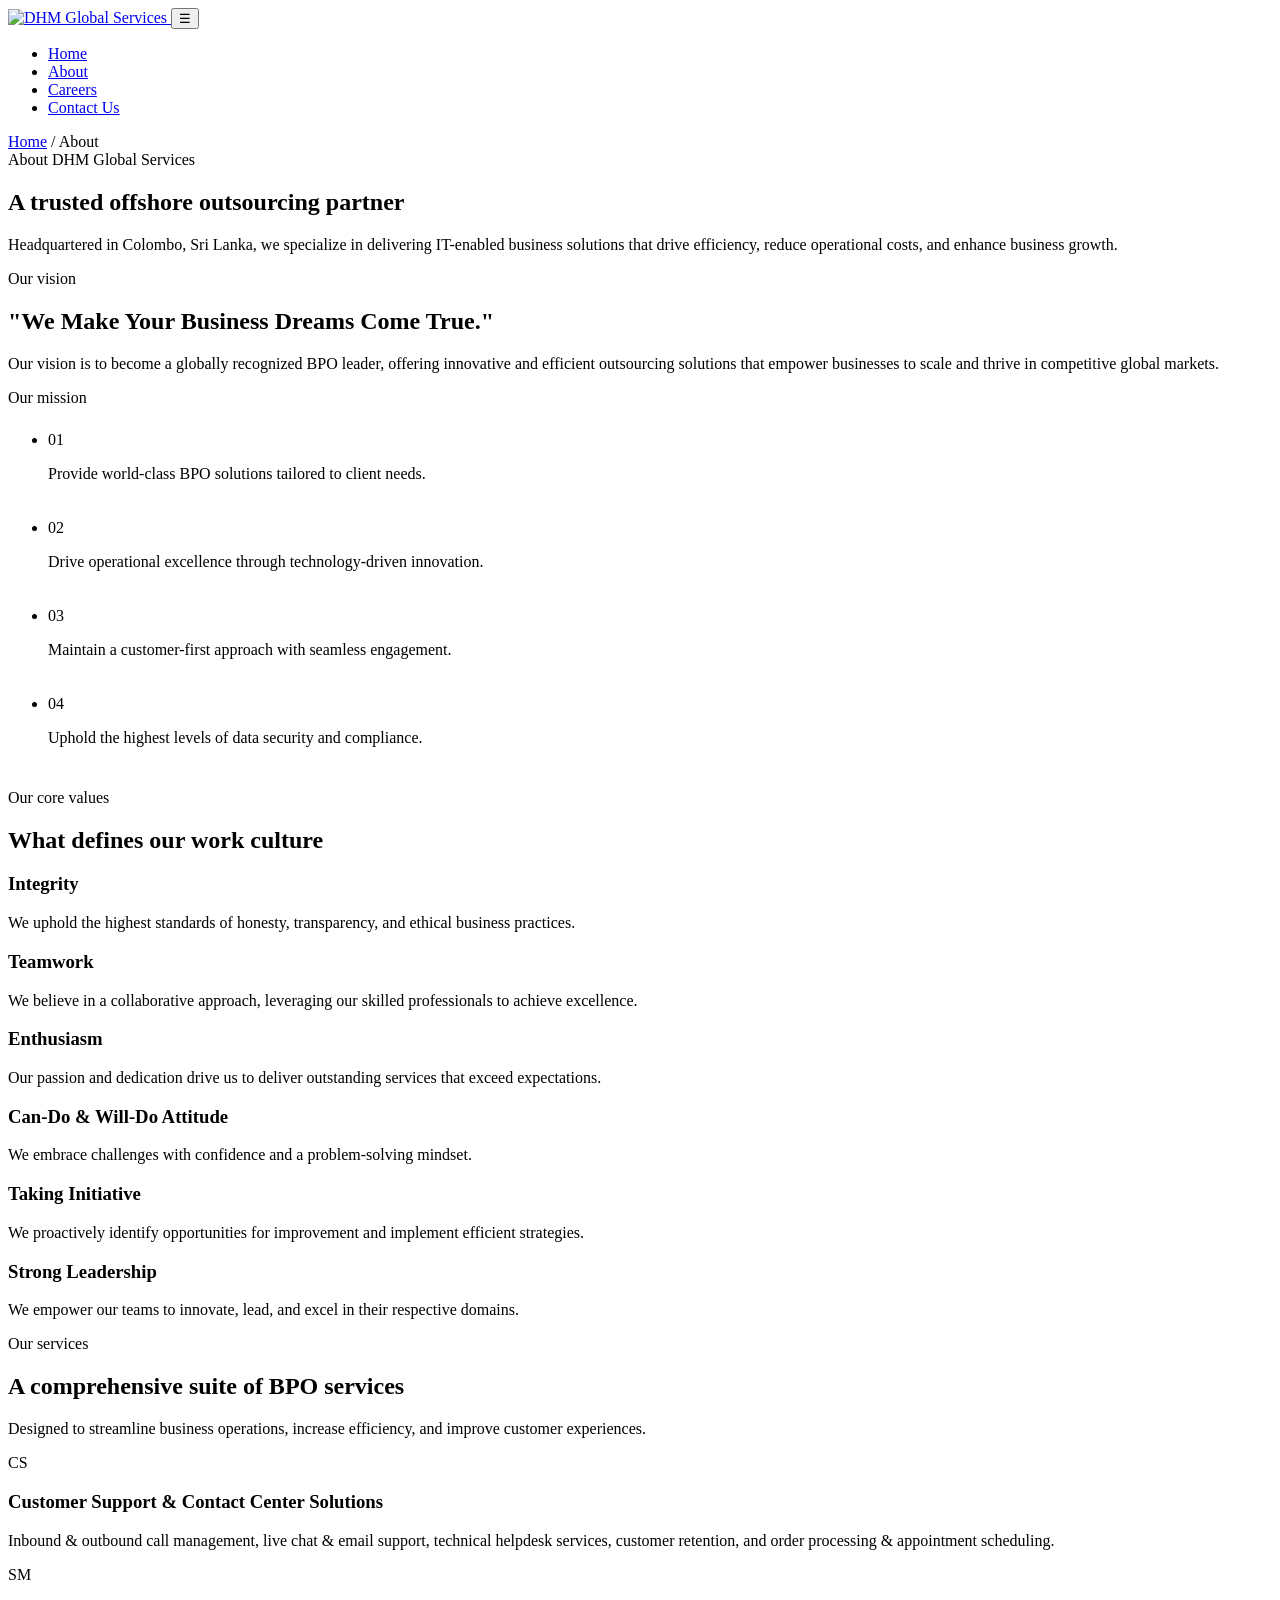
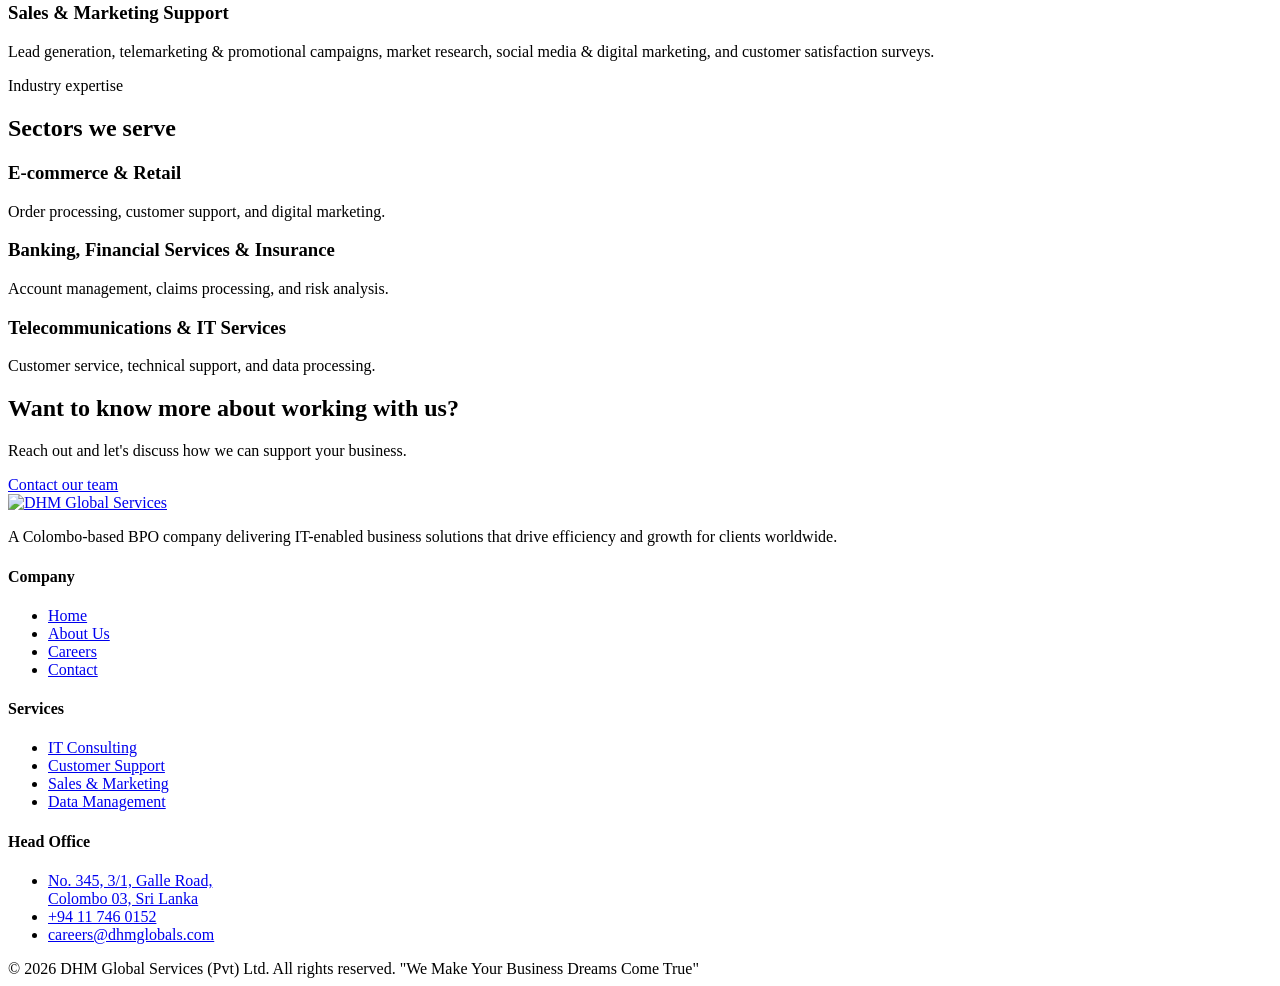
==== about/index.html @ 247505a2 "Add files via upload" ====
<!DOCTYPE html>
<html lang="en">
<head>
<meta charset="UTF-8">
<meta name="viewport" content="width=device-width, initial-scale=1.0">
<title>About Us | DHM Global Services (Pvt) Ltd</title>
<meta name="description" content="Learn about DHM Global Services' vision, mission, core values and services as a leading BPO company based in Colombo, Sri Lanka.">
<link rel="preconnect" href="https://fonts.googleapis.com">
<link href="https://fonts.googleapis.com/css2?family=Space+Grotesk:wght@500;600;700&family=Inter:wght@400;500;600;700&display=swap" rel="stylesheet">
<link rel="stylesheet" href="styles.css">
</head>
<body>

<header class="site-header">
  <div class="nav-wrap">
    <a href="index.html" class="logo">
      <img src="logo.png" alt="DHM Global Services">
    </a>
    <button class="menu-toggle" aria-label="Toggle menu">&#9776;</button>
    <nav class="main-nav">
      <ul>
        <li><a href="index.html">Home</a></li>
        <li><a href="about.html" class="active">About</a></li>
        <li><a href="careers.html">Careers</a></li>
        <li><a href="contact.html" class="nav-cta">Contact Us</a></li>
      </ul>
    </nav>
  </div>
</header>

<section class="page-hero">
  <div class="container">
    <div class="breadcrumb"><a href="index.html">Home</a> / About</div>
    <span class="eyebrow">About DHM Global Services</span>
    <h1>A trusted offshore outsourcing partner</h1>
    <p>Headquartered in Colombo, Sri Lanka, we specialize in delivering IT-enabled business solutions that drive efficiency, reduce operational costs, and enhance business growth.</p>
  </div>
</section>

<section>
  <div class="container">
    <div class="about-hero-grid">
      <div>
        <span class="eyebrow">Our vision</span>
        <h2>"We Make Your Business Dreams Come True."</h2>
        <p style="color:var(--text-muted);margin-top:14px;">Our vision is to become a globally recognized BPO leader, offering innovative and efficient outsourcing solutions that empower businesses to scale and thrive in competitive global markets.</p>
      </div>
      <div>
        <span class="eyebrow">Our mission</span>
        <ul style="margin-top:14px;">
          <li class="value-item" style="border:none;padding:10px 0;"><span class="num">01</span><p style="color:var(--text-muted);">Provide world-class BPO solutions tailored to client needs.</p></li>
          <li class="value-item" style="border:none;padding:10px 0;"><span class="num">02</span><p style="color:var(--text-muted);">Drive operational excellence through technology-driven innovation.</p></li>
          <li class="value-item" style="border:none;padding:10px 0;"><span class="num">03</span><p style="color:var(--text-muted);">Maintain a customer-first approach with seamless engagement.</p></li>
          <li class="value-item" style="border:none;padding:10px 0;"><span class="num">04</span><p style="color:var(--text-muted);">Uphold the highest levels of data security and compliance.</p></li>
        </ul>
      </div>
    </div>
  </div>
</section>

<section class="section-alt">
  <div class="container">
    <div class="section-head">
      <span class="eyebrow">Our core values</span>
      <h2>What defines our work culture</h2>
    </div>
    <div class="grid-3">
      <div class="card"><h3>Integrity</h3><p>We uphold the highest standards of honesty, transparency, and ethical business practices.</p></div>
      <div class="card"><h3>Teamwork</h3><p>We believe in a collaborative approach, leveraging our skilled professionals to achieve excellence.</p></div>
      <div class="card"><h3>Enthusiasm</h3><p>Our passion and dedication drive us to deliver outstanding services that exceed expectations.</p></div>
      <div class="card"><h3>Can-Do &amp; Will-Do Attitude</h3><p>We embrace challenges with confidence and a problem-solving mindset.</p></div>
      <div class="card"><h3>Taking Initiative</h3><p>We proactively identify opportunities for improvement and implement efficient strategies.</p></div>
      <div class="card"><h3>Strong Leadership</h3><p>We empower our teams to innovate, lead, and excel in their respective domains.</p></div>
    </div>
  </div>
</section>

<section id="services">
  <div class="container">
    <div class="section-head">
      <span class="eyebrow">Our services</span>
      <h2>A comprehensive suite of BPO services</h2>
      <p>Designed to streamline business operations, increase efficiency, and improve customer experiences.</p>
    </div>
    <div class="grid-2">
      <div class="card">
        <div class="icon-badge">CS</div>
        <h3>Customer Support &amp; Contact Center Solutions</h3>
        <p>Inbound &amp; outbound call management, live chat &amp; email support, technical helpdesk services, customer retention, and order processing &amp; appointment scheduling.</p>
      </div>
      <div class="card">
        <div class="icon-badge">SM</div>
        <h3>Sales &amp; Marketing Support</h3>
        <p>Lead generation, telemarketing &amp; promotional campaigns, market research, social media &amp; digital marketing, and customer satisfaction surveys.</p>
      </div>
    </div>
  </div>
</section>

<section class="section-alt">
  <div class="container">
    <div class="section-head">
      <span class="eyebrow">Industry expertise</span>
      <h2>Sectors we serve</h2>
    </div>
    <div class="grid-3">
      <div class="card">
        <h3>E-commerce &amp; Retail</h3>
        <p>Order processing, customer support, and digital marketing.</p>
      </div>
      <div class="card">
        <h3>Banking, Financial Services &amp; Insurance</h3>
        <p>Account management, claims processing, and risk analysis.</p>
      </div>
      <div class="card">
        <h3>Telecommunications &amp; IT Services</h3>
        <p>Customer service, technical support, and data processing.</p>
      </div>
    </div>
  </div>
</section>

<section>
  <div class="container">
    <div class="cta-band">
      <div>
        <h2>Want to know more about working with us?</h2>
        <p>Reach out and let's discuss how we can support your business.</p>
      </div>
      <a href="contact.html" class="btn btn-primary">Contact our team</a>
    </div>
  </div>
</section>

<footer class="site-footer">
  <div class="container">
    <div class="footer-grid">
      <div class="footer-brand">
        <a href="index.html" class="logo">
          <img src="logo.png" alt="DHM Global Services">
        </a>
        <p>A Colombo-based BPO company delivering IT-enabled business solutions that drive efficiency and growth for clients worldwide.</p>
      </div>
      <div class="footer-col">
        <h4>Company</h4>
        <ul>
          <li><a href="index.html">Home</a></li>
          <li><a href="about.html">About Us</a></li>
          <li><a href="careers.html">Careers</a></li>
          <li><a href="contact.html">Contact</a></li>
        </ul>
      </div>
      <div class="footer-col">
        <h4>Services</h4>
        <ul>
          <li><a href="about.html#services">IT Consulting</a></li>
          <li><a href="about.html#services">Customer Support</a></li>
          <li><a href="about.html#services">Sales &amp; Marketing</a></li>
          <li><a href="about.html#services">Data Management</a></li>
        </ul>
      </div>
      <div class="footer-col">
        <h4>Head Office</h4>
        <ul>
          <li><a href="contact.html">No. 345, 3/1, Galle Road,<br>Colombo 03, Sri Lanka</a></li>
          <li><a href="tel:117460152">+94 11 746 0152</a></li>
          <li><a href="mailto:careers@dhmglobals.com">careers@dhmglobals.com</a></li>
        </ul>
      </div>
    </div>
    <div class="footer-bottom">
      <span>&copy; 2026 DHM Global Services (Pvt) Ltd. All rights reserved.</span>
      <span>"We Make Your Business Dreams Come True"</span>
    </div>
  </div>
</footer>

<script src="script.js"></script>
</body>
</html>
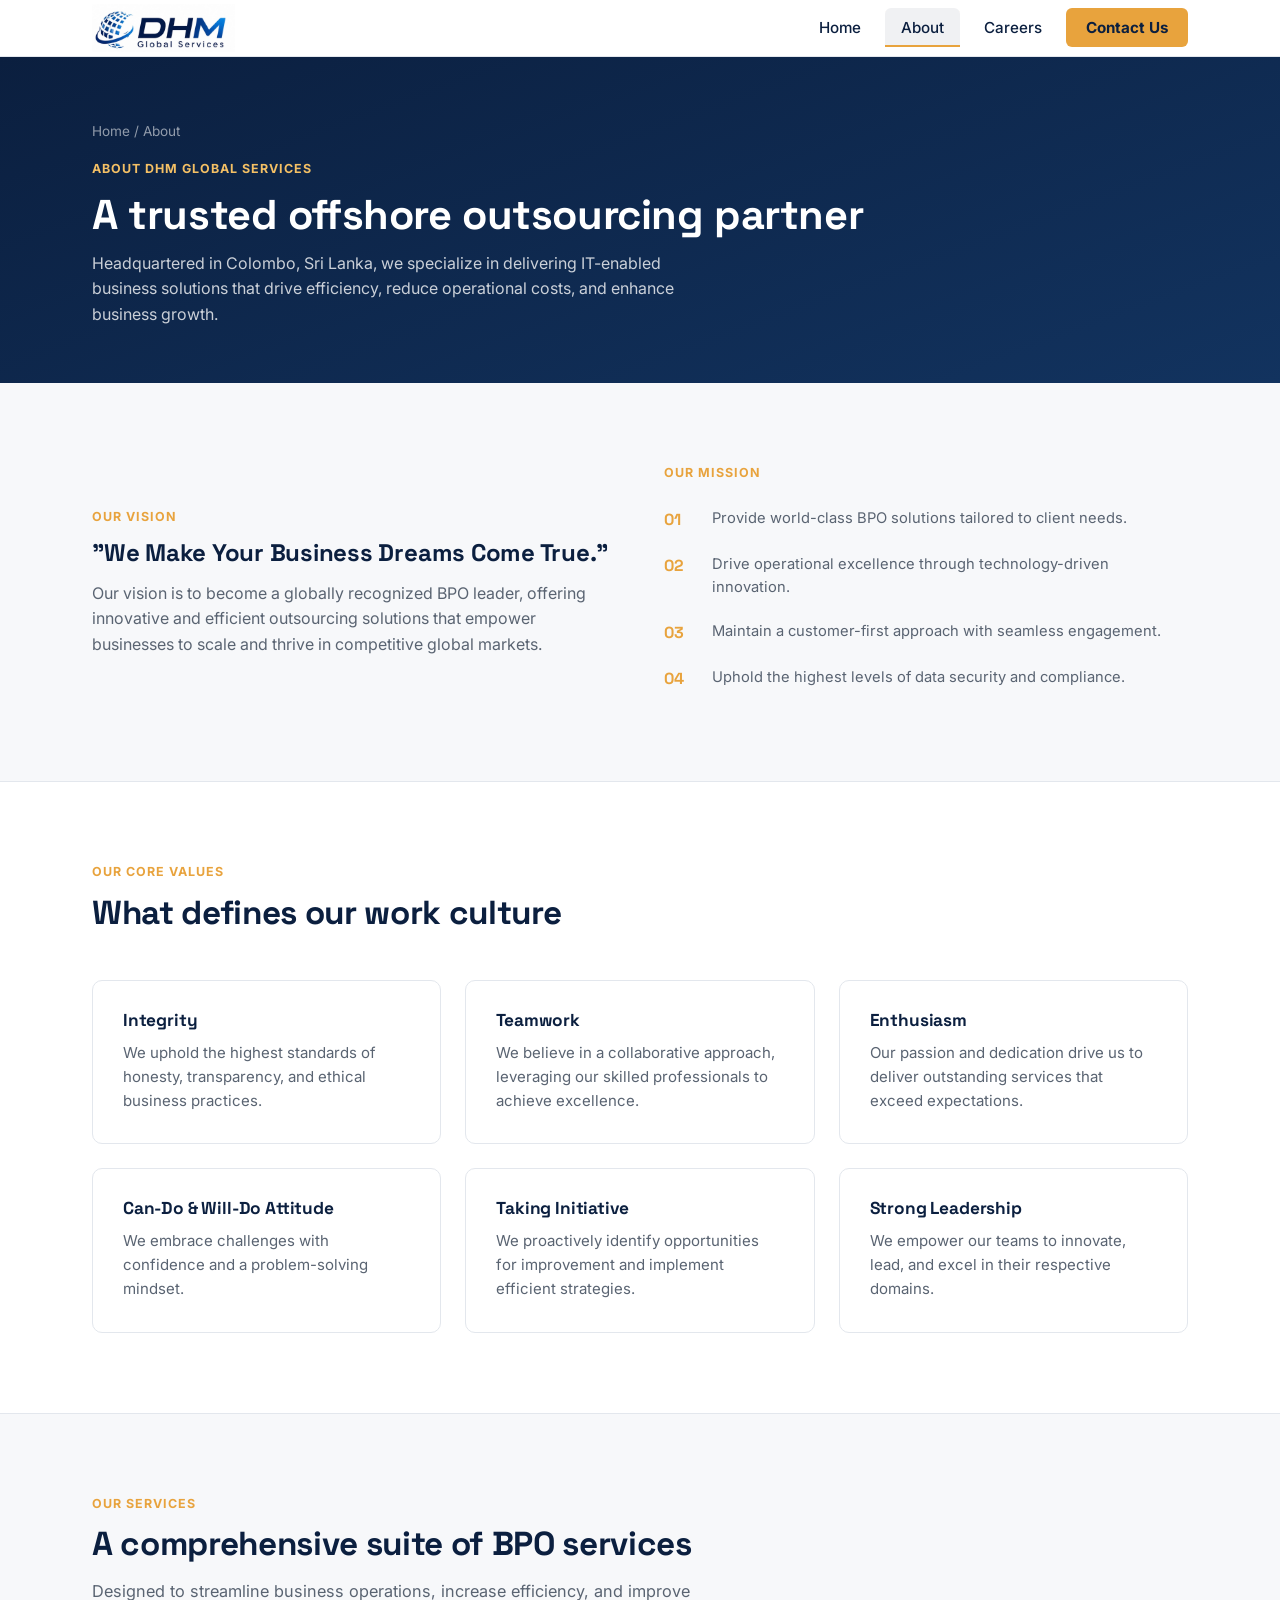
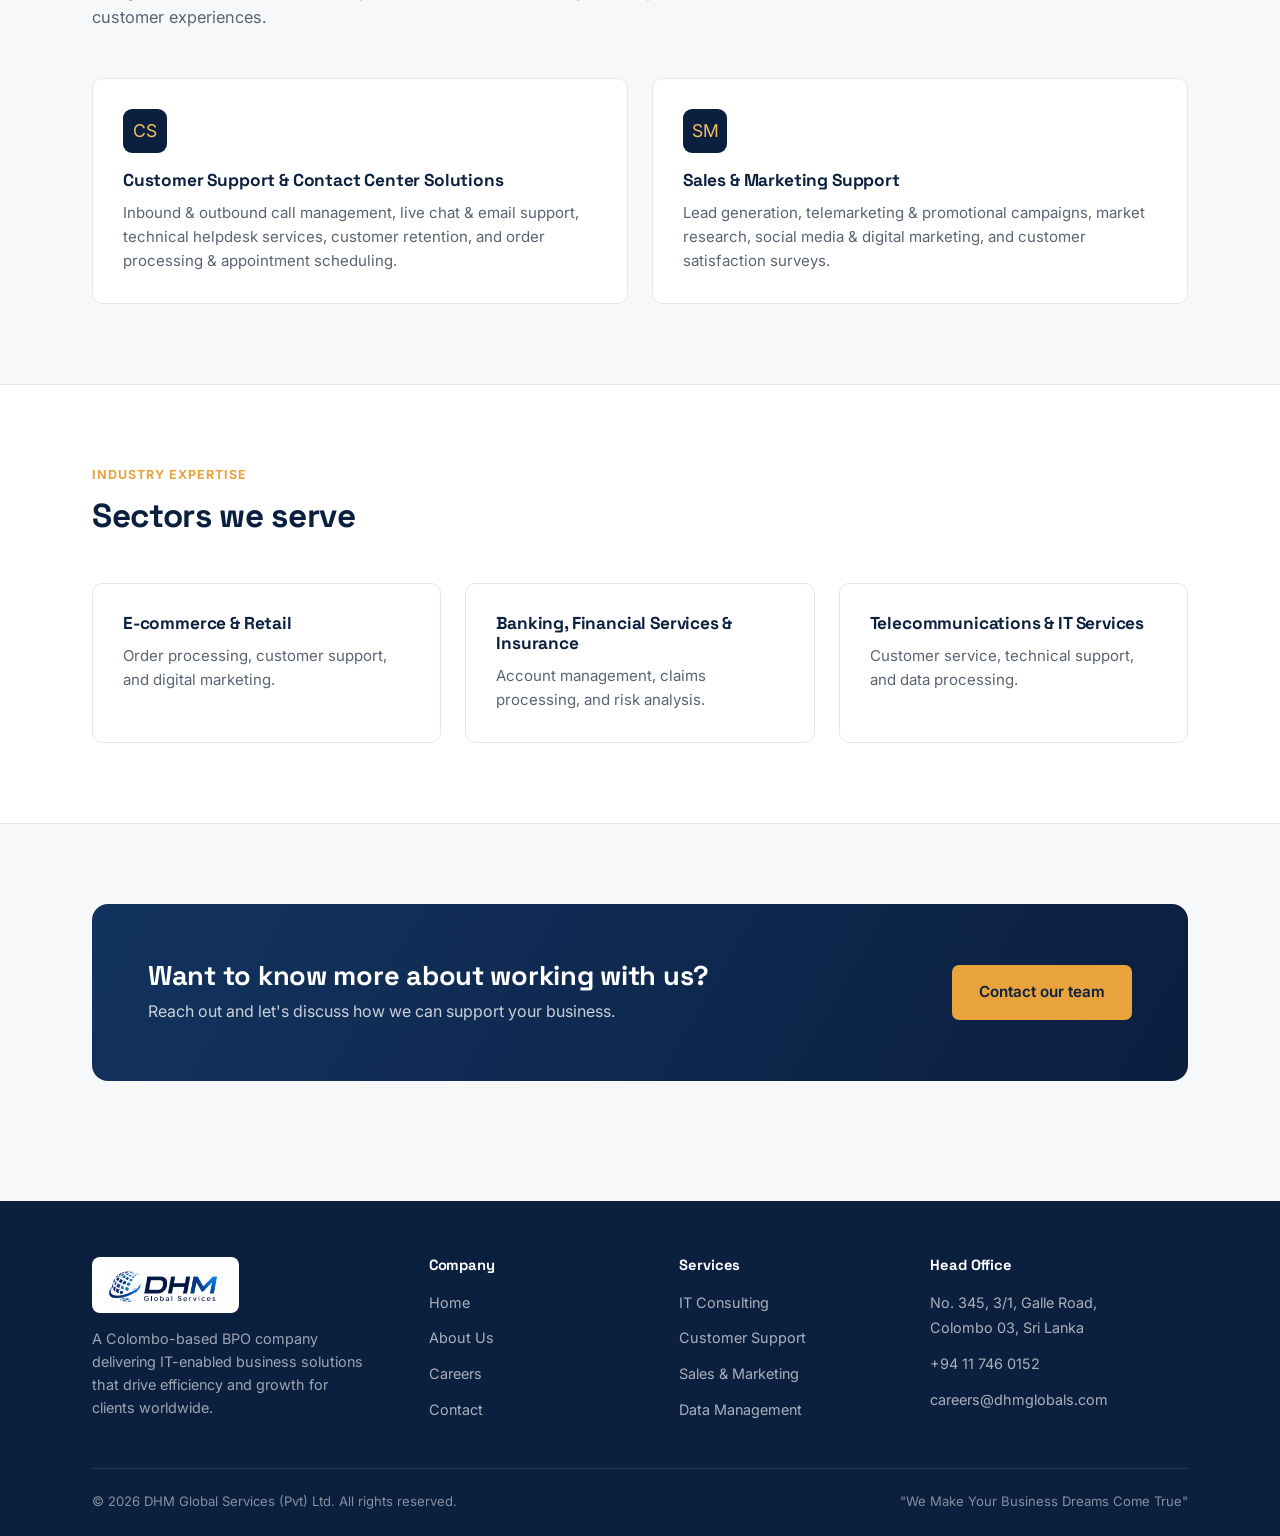
==== commit cdea7fb0: "Add files via upload" ====
--- a/about/index.html
+++ b/about/index.html
@@ -7,22 +7,22 @@
 <meta name="description" content="Learn about DHM Global Services' vision, mission, core values and services as a leading BPO company based in Colombo, Sri Lanka.">
 <link rel="preconnect" href="https://fonts.googleapis.com">
 <link href="https://fonts.googleapis.com/css2?family=Space+Grotesk:wght@500;600;700&family=Inter:wght@400;500;600;700&display=swap" rel="stylesheet">
-<link rel="stylesheet" href="styles.css">
+<link rel="stylesheet" href="/styles.css">
 </head>
 <body>
 
 <header class="site-header">
   <div class="nav-wrap">
-    <a href="index.html" class="logo">
-      <img src="logo.png" alt="DHM Global Services">
+    <a href="/" class="logo">
+      <img src="/logo.png" alt="DHM Global Services">
     </a>
     <button class="menu-toggle" aria-label="Toggle menu">&#9776;</button>
     <nav class="main-nav">
       <ul>
-        <li><a href="index.html">Home</a></li>
-        <li><a href="about.html" class="active">About</a></li>
-        <li><a href="careers.html">Careers</a></li>
-        <li><a href="contact.html" class="nav-cta">Contact Us</a></li>
+        <li><a href="/">Home</a></li>
+        <li><a href="/about/" class="active">About</a></li>
+        <li><a href="/careers/">Careers</a></li>
+        <li><a href="/contact/" class="nav-cta">Contact Us</a></li>
       </ul>
     </nav>
   </div>
@@ -30,7 +30,7 @@
 
 <section class="page-hero">
   <div class="container">
-    <div class="breadcrumb"><a href="index.html">Home</a> / About</div>
+    <div class="breadcrumb"><a href="/">Home</a> / About</div>
     <span class="eyebrow">About DHM Global Services</span>
     <h1>A trusted offshore outsourcing partner</h1>
     <p>Headquartered in Colombo, Sri Lanka, we specialize in delivering IT-enabled business solutions that drive efficiency, reduce operational costs, and enhance business growth.</p>
@@ -127,7 +127,7 @@
         <h2>Want to know more about working with us?</h2>
         <p>Reach out and let's discuss how we can support your business.</p>
       </div>
-      <a href="contact.html" class="btn btn-primary">Contact our team</a>
+      <a href="/contact/" class="btn btn-primary">Contact our team</a>
     </div>
   </div>
 </section>
@@ -136,33 +136,33 @@
   <div class="container">
     <div class="footer-grid">
       <div class="footer-brand">
-        <a href="index.html" class="logo">
-          <img src="logo.png" alt="DHM Global Services">
+        <a href="/" class="logo">
+          <img src="/logo.png" alt="DHM Global Services">
         </a>
         <p>A Colombo-based BPO company delivering IT-enabled business solutions that drive efficiency and growth for clients worldwide.</p>
       </div>
       <div class="footer-col">
         <h4>Company</h4>
         <ul>
-          <li><a href="index.html">Home</a></li>
-          <li><a href="about.html">About Us</a></li>
-          <li><a href="careers.html">Careers</a></li>
-          <li><a href="contact.html">Contact</a></li>
+          <li><a href="/">Home</a></li>
+          <li><a href="/about/">About Us</a></li>
+          <li><a href="/careers/">Careers</a></li>
+          <li><a href="/contact/">Contact</a></li>
         </ul>
       </div>
       <div class="footer-col">
         <h4>Services</h4>
         <ul>
-          <li><a href="about.html#services">IT Consulting</a></li>
-          <li><a href="about.html#services">Customer Support</a></li>
-          <li><a href="about.html#services">Sales &amp; Marketing</a></li>
-          <li><a href="about.html#services">Data Management</a></li>
+          <li><a href="/about/#services">IT Consulting</a></li>
+          <li><a href="/about/#services">Customer Support</a></li>
+          <li><a href="/about/#services">Sales &amp; Marketing</a></li>
+          <li><a href="/about/#services">Data Management</a></li>
         </ul>
       </div>
       <div class="footer-col">
         <h4>Head Office</h4>
         <ul>
-          <li><a href="contact.html">No. 345, 3/1, Galle Road,<br>Colombo 03, Sri Lanka</a></li>
+          <li><a href="/contact/">No. 345, 3/1, Galle Road,<br>Colombo 03, Sri Lanka</a></li>
           <li><a href="tel:117460152">+94 11 746 0152</a></li>
           <li><a href="mailto:careers@dhmglobals.com">careers@dhmglobals.com</a></li>
         </ul>
@@ -175,6 +175,6 @@
   </div>
 </footer>
 
-<script src="script.js"></script>
+<script src="/script.js"></script>
 </body>
 </html>
--- a/styles.css
+++ b/styles.css
@@ -0,0 +1,698 @@
+:root{
+  --navy-deep:#0B1F3F;
+  --navy:#12335F;
+  --navy-light:#1E4A85;
+  --amber:#E8A33D;
+  --amber-light:#F4C065;
+  --bg:#F7F8FA;
+  --white:#FFFFFF;
+  --text:#1A1A1A;
+  --text-muted:#5A6472;
+  --border:#E3E7ED;
+  --max-w:1160px;
+}
+
+*{box-sizing:border-box;margin:0;padding:0;}
+
+html{scroll-behavior:smooth;}
+
+.reveal{
+  opacity:0;
+  transform:translateY(28px);
+  transition:opacity 0.7s ease, transform 0.7s ease;
+}
+.reveal.in-view{
+  opacity:1;
+  transform:translateY(0);
+}
+@media (prefers-reduced-motion: reduce){
+  .reveal{opacity:1;transform:none;transition:none;}
+}
+
+body{
+  font-family:'Inter',sans-serif;
+  color:var(--text);
+  background:var(--bg);
+  line-height:1.6;
+  -webkit-font-smoothing:antialiased;
+}
+
+h1,h2,h3,h4{
+  font-family:'Space Grotesk',sans-serif;
+  color:var(--navy-deep);
+  line-height:1.15;
+  letter-spacing:-0.01em;
+}
+
+a{color:inherit;text-decoration:none;}
+ul{list-style:none;}
+img{max-width:100%;display:block;}
+
+.container{
+  max-width:var(--max-w);
+  margin:0 auto;
+  padding:0 32px;
+}
+
+/* ---------- HEADER ---------- */
+header.site-header{
+  position:sticky;
+  top:0;
+  z-index:100;
+  background:rgba(255,255,255,0.97);
+  backdrop-filter:blur(8px);
+  border-bottom:1px solid var(--border);
+}
+
+.nav-wrap{
+  display:flex;
+  align-items:center;
+  justify-content:space-between;
+  padding:4px 32px;
+  max-width:var(--max-w);
+  margin:0 auto;
+}
+
+.logo{
+  display:flex;
+  align-items:center;
+  gap:10px;
+  font-family:'Space Grotesk',sans-serif;
+  font-weight:700;
+  font-size:1.25rem;
+  color:var(--navy-deep);
+}
+
+.logo img{
+  height:48px;
+  width:auto;
+  display:block;
+}
+
+nav.main-nav ul{
+  display:flex;
+  gap:8px;
+}
+
+nav.main-nav a{
+  color:var(--navy-deep);
+  font-size:0.95rem;
+  font-weight:500;
+  padding:10px 16px;
+  border-radius:6px;
+  transition:all 0.2s ease;
+}
+
+nav.main-nav a:hover,
+nav.main-nav a.active{
+  color:var(--navy-deep);
+  background:rgba(11,31,63,0.06);
+}
+
+nav.main-nav a.active{
+  box-shadow:inset 0 -2px 0 var(--amber);
+  border-radius:6px 6px 0 0;
+}
+
+.nav-cta{
+  background:var(--amber);
+  color:var(--navy-deep) !important;
+  font-weight:700 !important;
+  padding:10px 20px !important;
+  border-radius:6px;
+}
+.nav-cta:hover{
+  background:var(--amber-light);
+}
+
+.menu-toggle{display:none;}
+
+/* ---------- HERO ---------- */
+.hero{
+  position:relative;
+  overflow:hidden;
+  background:linear-gradient(160deg, var(--navy-deep) 0%, var(--navy) 55%, var(--navy-light) 100%);
+  color:var(--white);
+  padding:96px 0 110px;
+}
+
+.hero .container{
+  position:relative;
+  z-index:2;
+  display:grid;
+  grid-template-columns:1.1fr 0.9fr;
+  gap:48px;
+  align-items:center;
+}
+
+.hero-eyebrow{
+  display:inline-flex;
+  align-items:center;
+  gap:8px;
+  font-size:0.78rem;
+  font-weight:600;
+  letter-spacing:0.08em;
+  text-transform:uppercase;
+  color:var(--amber-light);
+  margin-bottom:20px;
+}
+.hero-eyebrow::before{
+  content:"";
+  width:8px;height:8px;
+  border-radius:50%;
+  background:var(--amber);
+  display:inline-block;
+}
+
+.hero h1{
+  color:var(--white);
+  font-size:clamp(2.2rem, 4vw, 3.3rem);
+  margin-bottom:20px;
+}
+
+.hero p.lead{
+  color:rgba(255,255,255,0.82);
+  font-size:1.1rem;
+  max-width:520px;
+  margin-bottom:32px;
+}
+
+.btn-row{display:flex;gap:14px;flex-wrap:wrap;}
+
+.btn{
+  display:inline-flex;
+  align-items:center;
+  gap:8px;
+  padding:14px 26px;
+  border-radius:7px;
+  font-weight:600;
+  font-size:0.95rem;
+  transition:all 0.2s ease;
+  border:1.5px solid transparent;
+}
+
+.btn-primary{
+  background:var(--amber);
+  color:var(--navy-deep);
+}
+.btn-primary:hover{
+  background:var(--amber-light);
+  transform:translateY(-1px);
+}
+
+.btn-outline{
+  border-color:rgba(255,255,255,0.35);
+  color:var(--white);
+}
+.btn-outline:hover{
+  border-color:var(--white);
+  background:rgba(255,255,255,0.06);
+}
+
+/* Network signature graphic */
+.network-graphic{
+  position:relative;
+  height:340px;
+}
+.network-graphic svg{width:100%;height:100%;}
+
+.node{
+  animation:pulse 3.2s ease-in-out infinite;
+}
+.node:nth-child(2){animation-delay:0.5s;}
+.node:nth-child(3){animation-delay:1s;}
+.node:nth-child(4){animation-delay:1.5s;}
+.node:nth-child(5){animation-delay:2s;}
+
+@keyframes pulse{
+  0%,100%{opacity:0.55;r:4;}
+  50%{opacity:1;r:6;}
+}
+
+.line-draw{
+  stroke-dasharray:400;
+  stroke-dashoffset:400;
+  animation:draw 2.4s ease forwards;
+}
+@keyframes draw{to{stroke-dashoffset:0;}}
+
+@media (prefers-reduced-motion: reduce){
+  .node,.line-draw{animation:none !important;stroke-dashoffset:0;}
+}
+
+/* ---------- SECTIONS ---------- */
+section{
+  padding:80px 0;
+}
+
+.section-alt{
+  background:var(--white);
+  border-top:1px solid var(--border);
+  border-bottom:1px solid var(--border);
+}
+
+.eyebrow{
+  font-size:0.78rem;
+  font-weight:700;
+  letter-spacing:0.08em;
+  text-transform:uppercase;
+  color:var(--amber);
+  display:block;
+  margin-bottom:12px;
+}
+
+.section-head{
+  max-width:640px;
+  margin-bottom:48px;
+}
+.section-head h2{
+  font-size:clamp(1.6rem,2.6vw,2.2rem);
+  margin-bottom:14px;
+}
+.section-head p{
+  color:var(--text-muted);
+  font-size:1.02rem;
+}
+
+.grid-3{
+  display:grid;
+  grid-template-columns:repeat(3,1fr);
+  gap:24px;
+}
+.grid-2{
+  display:grid;
+  grid-template-columns:repeat(2,1fr);
+  gap:24px;
+}
+.grid-4{
+  display:grid;
+  grid-template-columns:repeat(4,1fr);
+  gap:20px;
+}
+
+.card{
+  background:var(--white);
+  border:1px solid var(--border);
+  border-radius:10px;
+  padding:30px;
+  transition:transform 0.2s ease, box-shadow 0.2s ease;
+}
+.card:hover{
+  transform:translateY(-3px);
+  box-shadow:0 12px 28px rgba(11,31,63,0.09);
+}
+
+.card .icon-badge{
+  width:44px;height:44px;
+  border-radius:9px;
+  background:var(--navy-deep);
+  color:var(--amber-light);
+  display:flex;align-items:center;justify-content:center;
+  font-size:1.1rem;
+  margin-bottom:18px;
+}
+
+.card h3{
+  font-size:1.08rem;
+  margin-bottom:10px;
+}
+.card p{
+  color:var(--text-muted);
+  font-size:0.94rem;
+}
+
+.value-item{
+  display:flex;
+  gap:16px;
+  padding:20px 0;
+  border-bottom:1px solid var(--border);
+}
+.value-item:last-child{border-bottom:none;}
+.value-item .num{
+  font-family:'Space Grotesk',sans-serif;
+  font-weight:700;
+  color:var(--amber);
+  font-size:1rem;
+  min-width:32px;
+}
+.value-item h4{font-size:1.02rem;margin-bottom:4px;}
+.value-item p{color:var(--text-muted);font-size:0.92rem;}
+
+/* stats strip */
+.stats-strip{
+  background:var(--navy-deep);
+  color:var(--white);
+  padding:50px 0;
+}
+.stats-strip .grid-4{gap:20px;}
+.stat h3{
+  color:var(--amber-light);
+  font-size:2.1rem;
+  margin-bottom:6px;
+}
+.stat p{
+  color:rgba(255,255,255,0.7);
+  font-size:0.88rem;
+}
+
+/* CTA band */
+.cta-band{
+  background:linear-gradient(120deg,var(--navy) 0%, var(--navy-deep) 100%);
+  color:var(--white);
+  border-radius:16px;
+  padding:56px;
+  display:flex;
+  align-items:center;
+  justify-content:space-between;
+  gap:32px;
+  flex-wrap:wrap;
+}
+.cta-band h2{color:var(--white);font-size:1.7rem;margin-bottom:8px;}
+.cta-band p{color:rgba(255,255,255,0.78);}
+
+/* ---------- FOOTER ---------- */
+footer.site-footer{
+  background:var(--navy-deep);
+  color:rgba(255,255,255,0.72);
+  padding:56px 0 24px;
+  margin-top:40px;
+}
+.footer-grid{
+  display:grid;
+  grid-template-columns:1.4fr 1fr 1fr 1.2fr;
+  gap:36px;
+  padding-bottom:36px;
+  border-bottom:1px solid rgba(255,255,255,0.1);
+}
+.footer-brand .logo{color:var(--white);margin-bottom:14px;}
+.footer-brand .logo img{background:var(--white);padding:8px 14px;border-radius:8px;height:56px;}
+.footer-brand p{font-size:0.9rem;color:rgba(255,255,255,0.6);max-width:280px;}
+
+.footer-col h4{
+  color:var(--white);
+  font-size:0.92rem;
+  margin-bottom:16px;
+  font-family:'Space Grotesk',sans-serif;
+}
+.footer-col ul li{margin-bottom:10px;}
+.footer-col a{
+  color:rgba(255,255,255,0.65);
+  font-size:0.9rem;
+  transition:color 0.2s;
+}
+.footer-col a:hover{color:var(--amber-light);}
+
+.footer-bottom{
+  padding-top:22px;
+  display:flex;
+  justify-content:space-between;
+  flex-wrap:wrap;
+  gap:10px;
+  font-size:0.82rem;
+  color:rgba(255,255,255,0.5);
+}
+
+/* ---------- Page header (inner pages) ---------- */
+.page-hero{
+  background:linear-gradient(160deg, var(--navy-deep) 0%, var(--navy) 100%);
+  color:var(--white);
+  padding:64px 0 56px;
+}
+.page-hero .eyebrow{color:var(--amber-light);}
+.page-hero h1{color:var(--white);font-size:clamp(1.9rem,3.4vw,2.6rem);}
+.page-hero p{color:rgba(255,255,255,0.78);max-width:600px;margin-top:12px;}
+
+.breadcrumb{
+  font-size:0.85rem;
+  color:rgba(255,255,255,0.55);
+  margin-bottom:16px;
+}
+.breadcrumb a:hover{color:var(--amber-light);}
+
+/* ---------- Contact page ---------- */
+.contact-grid{
+  display:grid;
+  grid-template-columns:1fr;
+  max-width:640px;
+  gap:40px;
+  align-items:start;
+}
+.contact-info-item{
+  display:flex;
+  gap:16px;
+  margin-bottom:26px;
+}
+.contact-info-item .icon-badge{
+  width:42px;height:42px;flex-shrink:0;
+  border-radius:9px;
+  background:var(--navy-deep);
+  color:var(--amber-light);
+  display:flex;align-items:center;justify-content:center;
+}
+.contact-info-item h4{font-size:1rem;margin-bottom:4px;}
+.contact-info-item p{color:var(--text-muted);font-size:0.93rem;}
+
+.form-card{
+  background:var(--white);
+  border:1px solid var(--border);
+  border-radius:12px;
+  padding:36px;
+}
+.form-row{display:grid;grid-template-columns:1fr 1fr;gap:16px;margin-bottom:16px;}
+.form-group{margin-bottom:16px;}
+.form-group label{
+  display:block;
+  font-size:0.88rem;
+  font-weight:600;
+  margin-bottom:6px;
+  color:var(--navy-deep);
+}
+.form-group input,
+.form-group textarea,
+.form-group select{
+  width:100%;
+  padding:12px 14px;
+  border:1.5px solid var(--border);
+  border-radius:7px;
+  font-family:'Inter',sans-serif;
+  font-size:0.95rem;
+  background:var(--bg);
+  transition:border-color 0.2s;
+}
+.form-group input:focus,
+.form-group textarea:focus,
+.form-group select:focus{
+  outline:none;
+  border-color:var(--navy-light);
+  background:var(--white);
+}
+.form-group textarea{resize:vertical;min-height:120px;}
+
+.map-embed{
+  border-radius:12px;
+  overflow:hidden;
+  border:1px solid var(--border);
+  margin-top:24px;
+  height:260px;
+  background:var(--navy-deep) url('data:image/svg+xml;utf8,<svg xmlns="http://www.w3.org/2000/svg" width="100" height="100"><rect width="100" height="100" fill="%230B1F3F"/></svg>');
+  display:flex;
+  align-items:center;
+  justify-content:center;
+  color:rgba(255,255,255,0.7);
+  font-size:0.9rem;
+  text-align:center;
+  padding:20px;
+}
+
+/* ---------- Careers page ---------- */
+.job-card{
+  background:var(--white);
+  border:1px solid var(--border);
+  border-radius:10px;
+  padding:26px 30px;
+  display:flex;
+  justify-content:space-between;
+  align-items:center;
+  gap:20px;
+  margin-bottom:16px;
+  transition:box-shadow 0.2s ease, transform 0.2s ease;
+}
+.job-card:hover{
+  box-shadow:0 12px 28px rgba(11,31,63,0.08);
+  transform:translateY(-2px);
+}
+.job-card h3{font-size:1.08rem;margin-bottom:6px;}
+.job-tags{display:flex;gap:8px;flex-wrap:wrap;}
+
+.cv-email-card{
+  display:flex;
+  align-items:center;
+  gap:20px;
+  background:var(--white);
+  border:1px solid var(--border);
+  border-radius:12px;
+  padding:28px 32px;
+  max-width:520px;
+}
+.cv-email-card h4{
+  font-size:0.95rem;
+  color:var(--text-muted);
+  font-weight:600;
+  margin-bottom:6px;
+}
+.cv-email-card .cv-email{
+  font-family:'Space Grotesk',sans-serif;
+  font-size:1.25rem;
+  font-weight:700;
+  color:var(--navy-deep);
+  transition:color 0.2s ease;
+}
+.cv-email-card .cv-email:hover{color:var(--amber);}
+.cv-email-card .icon-badge{
+  width:52px;height:52px;
+  font-size:1.3rem;
+  flex-shrink:0;
+}
+
+.job-detail-card{
+  background:var(--white);
+  border:1px solid var(--border);
+  border-radius:12px;
+  padding:32px 36px;
+}
+.job-detail-head{
+  display:flex;
+  flex-wrap:wrap;
+  align-items:center;
+  gap:14px;
+  margin-bottom:24px;
+  padding-bottom:20px;
+  border-bottom:1px solid var(--border);
+}
+.job-detail-head h3{font-size:1.2rem;}
+.job-detail-grid{
+  display:grid;
+  grid-template-columns:1fr 1fr;
+  gap:32px;
+  margin-bottom:24px;
+}
+.job-detail-grid h4{
+  font-size:0.95rem;
+  color:var(--navy-deep);
+  margin-bottom:12px;
+  font-family:'Space Grotesk',sans-serif;
+}
+.job-list{display:flex;flex-direction:column;gap:10px;}
+.job-list li{
+  position:relative;
+  padding-left:18px;
+  color:var(--text-muted);
+  font-size:0.93rem;
+}
+.job-list li::before{
+  content:"";
+  position:absolute;
+  left:0;top:9px;
+  width:6px;height:6px;
+  border-radius:50%;
+  background:var(--amber);
+}
+.job-detail-apply{
+  background:var(--bg);
+  border-radius:10px;
+  padding:20px 24px;
+  display:flex;
+  flex-wrap:wrap;
+  align-items:center;
+  gap:10px;
+}
+.job-detail-apply p{
+  color:var(--text-muted);
+  font-size:0.93rem;
+  margin:0;
+}
+.job-detail-apply .cv-email{font-size:1.05rem;}
+
+@media (max-width:700px){
+  .job-detail-grid{grid-template-columns:1fr;}
+}
+.tag{
+  font-size:0.78rem;
+  padding:4px 10px;
+  border-radius:20px;
+  background:var(--bg);
+  border:1px solid var(--border);
+  color:var(--text-muted);
+  font-weight:600;
+}
+.tag.dept{background:rgba(232,163,61,0.12);color:#a06b1c;border-color:rgba(232,163,61,0.3);}
+
+.perk-list{display:grid;grid-template-columns:repeat(2,1fr);gap:14px;margin-top:20px;}
+.perk-list li{
+  display:flex;gap:10px;align-items:flex-start;
+  font-size:0.94rem;color:var(--text-muted);
+}
+.perk-list li::before{
+  content:"✓";
+  color:var(--amber);
+  font-weight:800;
+}
+
+/* ---------- About page timeline / values ---------- */
+.about-hero-grid{
+  display:grid;
+  grid-template-columns:1fr 1fr;
+  gap:48px;
+  align-items:center;
+}
+.quote-block{
+  border-left:3px solid var(--amber);
+  padding-left:20px;
+  font-family:'Space Grotesk',sans-serif;
+  font-size:1.3rem;
+  color:var(--navy-deep);
+  font-style:italic;
+  margin:24px 0;
+}
+
+/* ---------- Responsive ---------- */
+@media (max-width:900px){
+  .hero .container{grid-template-columns:1fr;}
+  .network-graphic{height:220px;order:-1;}
+  .grid-3, .grid-2, .grid-4{grid-template-columns:1fr;}
+  .footer-grid{grid-template-columns:1fr 1fr;}
+  .contact-grid{grid-template-columns:1fr;}
+  .form-row{grid-template-columns:1fr;}
+  .about-hero-grid{grid-template-columns:1fr;}
+  .perk-list{grid-template-columns:1fr;}
+}
+
+@media (max-width:700px){
+  nav.main-nav{
+    position:fixed;
+    top:58px;left:0;right:0;
+    background:var(--white);
+    flex-direction:column;
+    padding:12px 24px 20px;
+    display:none;
+    border-bottom:1px solid var(--border);
+  }
+  nav.main-nav.open{display:flex;}
+  nav.main-nav ul{flex-direction:column;width:100%;}
+  nav.main-nav a{display:block;width:100%;}
+  .menu-toggle{
+    display:flex;
+    background:none;border:none;
+    color:var(--navy-deep);
+    font-size:1.4rem;
+    cursor:pointer;
+  }
+  .footer-grid{grid-template-columns:1fr;}
+  .cta-band{padding:36px 24px;flex-direction:column;text-align:center;}
+  .job-card{flex-direction:column;align-items:flex-start;}
+}
+
+a:focus-visible, button:focus-visible, input:focus-visible, textarea:focus-visible{
+  outline:2px solid var(--amber);
+  outline-offset:2px;
+}
